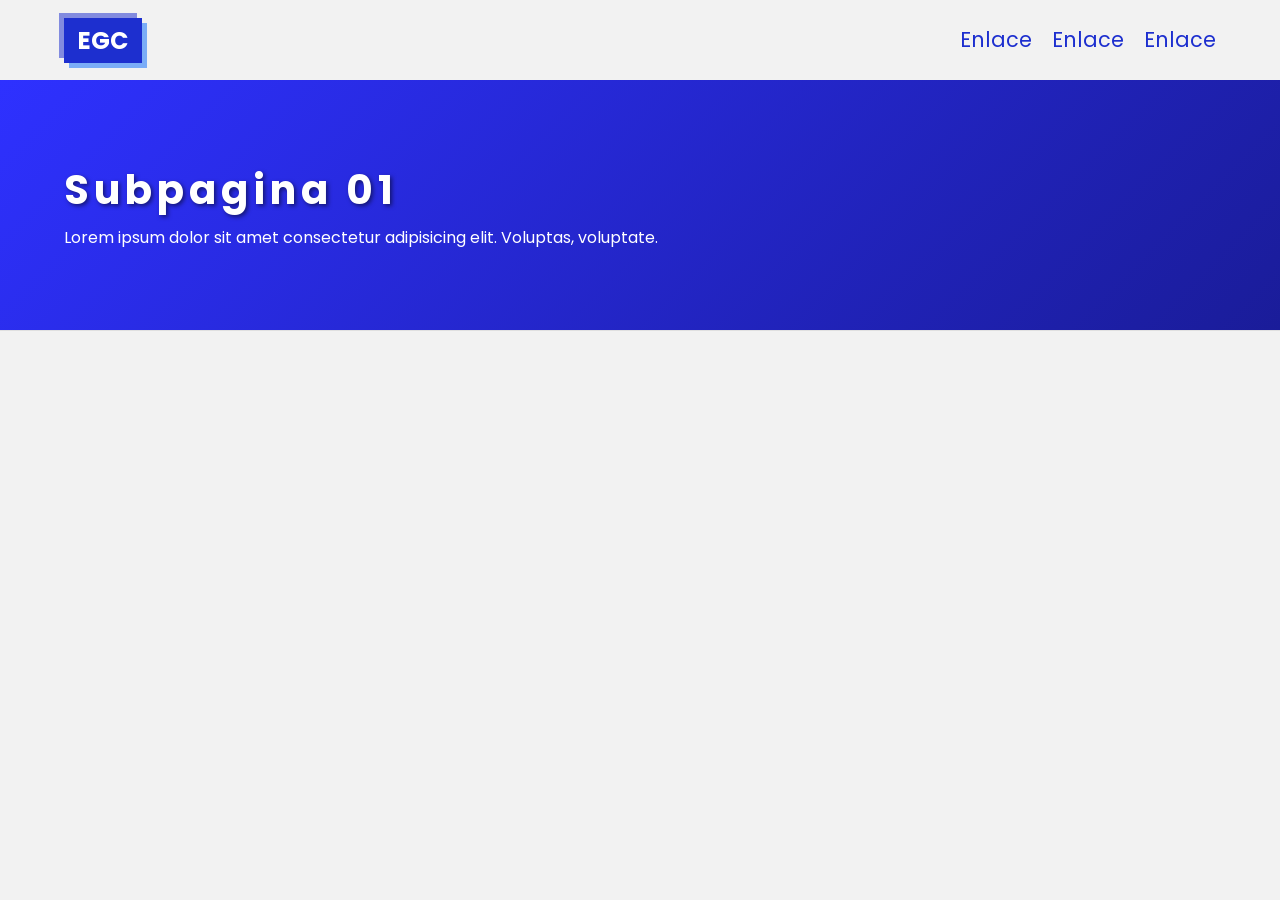
==== subpaginas/pag01.html @ 04267242 "actualizando" ====
<!DOCTYPE html>
<html lang="en">
<head>
    <meta charset="UTF-8">
    <meta name="viewport" content="width=device-width, initial-scale=1.0">
    <link rel="stylesheet" href="../styles/global.css">
    <link rel="stylesheet" href="../styles/sub_style.css">
    <title>subpagina01</title>
</head>
<body>
    <header class="header">
        <nav class="nav">
            <div class="nav__container container">
                <a href="../index.html" class="logo">EGC</a>
                <ul class="nav__list">
                    <li class="nav__item">
                        <a href="" class="nav__link">Enlace</a>
                    </li>
                    <li class="nav__item">
                        <a href="" class="nav__link">Enlace</a>
                    </li>
                    <li class="nav__item">
                        <a href="" class="nav__link">Enlace</a>
                    </li>
                </ul>
            </div>


            <section class="hero">
                <div class="hero__container container">
                    <h1 class="hero__title">Subpagina 01</h1>
                    <p class="hero__subtitle">Lorem ipsum dolor sit amet consectetur adipisicing elit. Voluptas, voluptate.</p>
                </div>
            </section>
        </nav>
    </header>
</body>
</html>
---- styles/global.css ----
@import url('https://fonts.googleapis.com/css2?family=Poppins:ital,wght@0,100;0,200;0,300;0,400;0,500;0,600;0,700;0,800;0,900;1,100;1,200;1,300;1,400;1,500;1,600;1,700;1,800;1,900&family=Raleway:ital,wght@0,100..900;1,100..900&family=Rubik+Mono+One&display=swap');
*{
    margin: 0;
    padding: 0;
    box-sizing: border-box;
    font-family: pOppins, sans-serif;
}

/* #region PAGINA PRINCIPAL*/

.container{
    width: 90%;
    max-width: 1200px;
    margin: 0 auto;
}

body{
    background-color: #f2f2f2;
}
.nav{
    border-bottom: 1px solid #e0e0e0;
}
.nav__container{
    height: 80px;
    display: flex;
    justify-content: space-between;
    align-self: center;
}

.nav__list{
    display: flex;
    gap: 20px;
    align-items: center;
    list-style: none;
}

.nav__link{
    text-decoration: none;
    font-size: 1.3rem;
    color: #1d2fcf;
}

.nav__link::after{
    content: '';
    display: block;
    width: 100%;
    height: 2px;
    background-color: #1d2fcf;
    transition: all .3s ease;
    clip-path: circle(0% at 50% 50%);
}

.nav__link:hover::after{
    clip-path: circle(150% at 50% 50%);
}


.logo{
    font-size: 1.5rem;
    font-weight: bold;
    text-decoration: none;
    align-self: center;
    font-family: Poppins, sans-serif;
    background-color: #1d2fcf;
    color: white;
    padding: 5px 14px;
    position: relative;
}


.logo::after,.logo::before{
    content: '';
    display: block;
    width: 100%;
    height: 100%;
    background-color: #1d2fcf85;
    top: -5px;
    left: -5px;
    position: absolute;
    z-index: -1;
    
}

.logo::before{
    top: 5px;
    left: 5px;
    background-color: #096bfd81;
}

.title{
    font-size: 1.8rem;
    text-align: center;
    font-family: "Poppins", sans-serif;
    font-weight: bold;
    color: #1d2fcf;

}



.footer{
    background-color: #1d2fcf;
    height: 160px;
    backdrop-filter: blur(10px);
    display: flex;
    justify-content: center;
    align-items: center;
    color: white;
    

}
---- styles/sub_style.css ----
.hero{
    height: 50vh;
    width: 100%;
    background: linear-gradient(135deg, #2E31FF 0%, #1A1C99 100%);
    max-height: 250px;
    
}

.hero__container{
    height: 100%;
    max-width: 1200px;
    margin: 0 auto;
    display: flex;
    flex-direction: column;
    justify-content: center;
    color: white;
    gap: 5px;
}

.hero__title{
    font-size: 2.5rem;
    font-weight: bold;
    font-family: 'Poppins', sans-serif;
    letter-spacing: 5px;
    text-shadow: 2px 2px 4px #00000080;
}
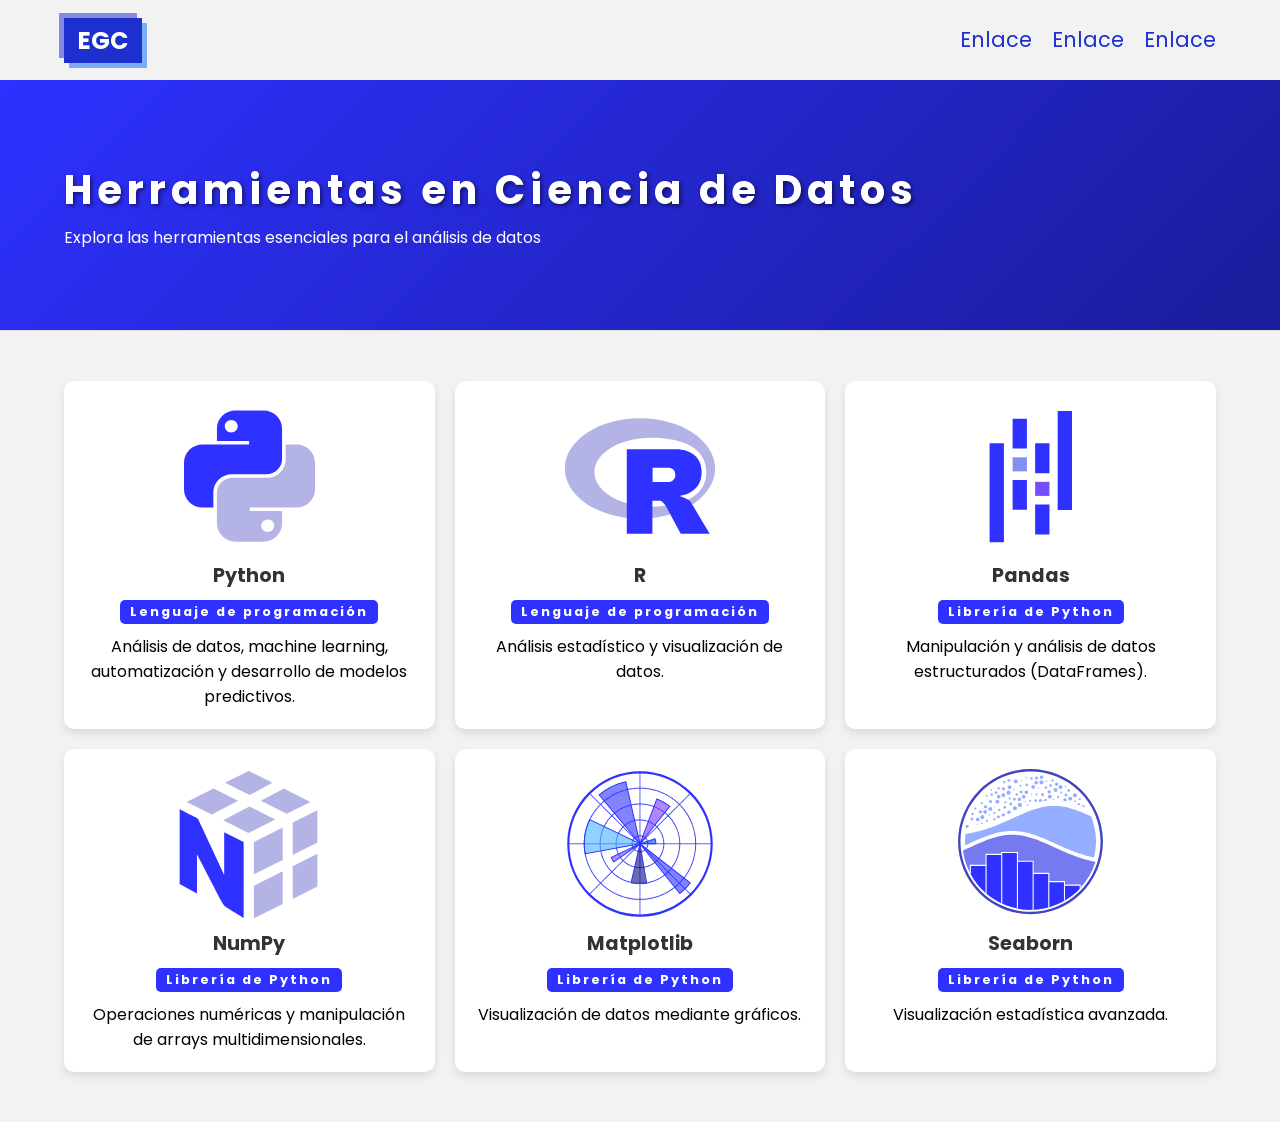
==== commit f56d35b7: "actualizando" ====
--- a/subpaginas/pag01.html
+++ b/subpaginas/pag01.html
@@ -1,5 +1,6 @@
 <!DOCTYPE html>
 <html lang="en">
+
 <head>
     <meta charset="UTF-8">
     <meta name="viewport" content="width=device-width, initial-scale=1.0">
@@ -7,6 +8,7 @@
     <link rel="stylesheet" href="../styles/sub_style.css">
     <title>subpagina01</title>
 </head>
+
 <body>
     <header class="header">
         <nav class="nav">
@@ -28,11 +30,84 @@
 
             <section class="hero">
                 <div class="hero__container container">
-                    <h1 class="hero__title">Subpagina 01</h1>
-                    <p class="hero__subtitle">Lorem ipsum dolor sit amet consectetur adipisicing elit. Voluptas, voluptate.</p>
+                    <h1 class="hero__title">Herramientas en Ciencia de Datos</h1>
+                    <p class="hero__subtitle">Explora las herramientas esenciales para el análisis de datos</p>
                 </div>
             </section>
         </nav>
     </header>
+
+
+
+    <main class="main container">
+        <section class="tools__cards">
+            <div class="tool__card">
+                <figure class="card__figure">
+                    <img src="../img/card_python.svg" alt="" class="card__img">
+                </figure>
+                <div class="card__texts">
+                    <h2 class="card__title">Python</h2>
+                    <p class="card__type">Lenguaje de programación</p>
+                    <p class="card__description">Análisis de datos, machine learning, automatización y desarrollo de
+                        modelos predictivos.</p>
+                </div>
+            </div>
+            
+            <div class="tool__card">
+                <figure class="card__figure">
+                    <img src="../img/card_r.svg" alt="" class="card__img">
+                </figure>
+                <div class="card__texts">
+                    <h2 class="card__title">R</h2>
+                    <p class="card__type">Lenguaje de programación</p>
+                    <p class="card__description">Análisis estadístico y visualización de datos.</p>
+                </div>
+            </div>
+            <div class="tool__card">
+                <figure class="card__figure">
+                    <img src="../img/card_pandas.svg" alt="" class="card__img">
+                </figure>
+                <div class="card__texts">
+                    <h2 class="card__title">Pandas</h2>
+                    <p class="card__type">Librería de Python</p>
+                    <p class="card__description">Manipulación y análisis de datos estructurados (DataFrames).</p>
+                </div>
+            </div>
+            
+            <div class="tool__card">
+                <figure class="card__figure">
+                    <img src="../img/card_numpy.svg" alt="" class="card__img">
+                </figure>
+                <div class="card__texts">
+                    <h2 class="card__title">NumPy</h2>
+                    <p class="card__type">Librería de Python</p>
+                    <p class="card__description">Operaciones numéricas y manipulación de arrays multidimensionales.</p>
+                </div>
+            </div>
+            <div class="tool__card">
+                <figure class="card__figure">
+                    <img src="../img/card_matplot.svg" alt="" class="card__img">
+                </figure>
+                <div class="card__texts">
+                    <h2 class="card__title">Matplotlib</h2>
+                    <p class="card__type">Librería de Python</p>
+                    <p class="card__description">Visualización de datos mediante gráficos.</p>
+                </div>
+            </div>
+            <div class="tool__card">
+                <figure class="card__figure">
+                    <img src="../img/card_sea.svg" alt="" class="card__img">
+                </figure>
+                <div class="card__texts">
+                    <h2 class="card__title">Seaborn</h2>
+                    <p class="card__type">Librería de Python</p>
+                    <p class="card__description">Visualización estadística avanzada.</p>
+                </div>
+            </div>
+        </section>
+
+
+    </main>
 </body>
+
 </html>
--- a/styles/sub_style.css
+++ b/styles/sub_style.css
@@ -5,6 +5,8 @@
     width: 100%;
     background: linear-gradient(135deg, #2E31FF 0%, #1A1C99 100%);
     max-height: 250px;
+    overflow: hidden;
+    color: #b3b3e6;
     
 }
 
@@ -17,6 +19,15 @@
     justify-content: center;
     color: white;
     gap: 5px;
+    transform: translateX(-100%);
+    animation: titulo-move 1s ease forwards;
+}
+
+@keyframes titulo-move {
+    to {
+        transform: translateX(0);
+    }
+    
 }
 
 .hero__title{
@@ -25,4 +36,74 @@
     font-family: 'Poppins', sans-serif;
     letter-spacing: 5px;
     text-shadow: 2px 2px 4px #00000080;
-}+    color: white;
+}
+.tools__cards{
+    margin: 50px 0;
+    display: grid;
+    grid-template-columns: repeat(auto-fit, minmax(300px, 1fr));
+    gap: 20px;
+}
+
+.tool__card{
+    background-color: white;
+    display: flex;
+    flex-direction: column;
+    gap: 10px;
+    padding: 20px;
+    justify-content: center;
+    align-items: center;
+    border-radius: 10px;
+    box-shadow: 0 4px 8px rgba(0, 0, 0, 0.1);
+    transition: all .3s ease;
+
+}
+
+.tool__card:hover{
+    transform: translateY(-5px);
+    box-shadow: 0 8px 16px rgba(0, 0, 0, 0.2);
+    transition: all .3s ease;
+}
+
+.card__figure{
+    width: 90%;
+    height: 150px;
+    overflow: hidden;
+    display: flex;
+    justify-content: center;
+    align-items: center;
+}
+
+.card__img{
+    width: 100%;
+    height: 100%;
+}
+
+.card__texts{
+    text-align: center;
+    display: flex;
+    flex-direction: column;
+    align-items: center;
+    gap: 10px;
+    flex-grow: 1;
+}
+
+.card__title{
+    font-size: 1.2rem;
+    font-weight: bold;
+    color: #333;
+}
+.card__type{
+    font-size: .8rem;
+    color: white;
+    background-color: #2E31FF;
+    width: max-content;
+    align-self: center;
+    padding: 3px 10px;
+    font-weight: bold;
+    letter-spacing: 2px;
+    border-radius: 5px;;
+    
+}
+
+
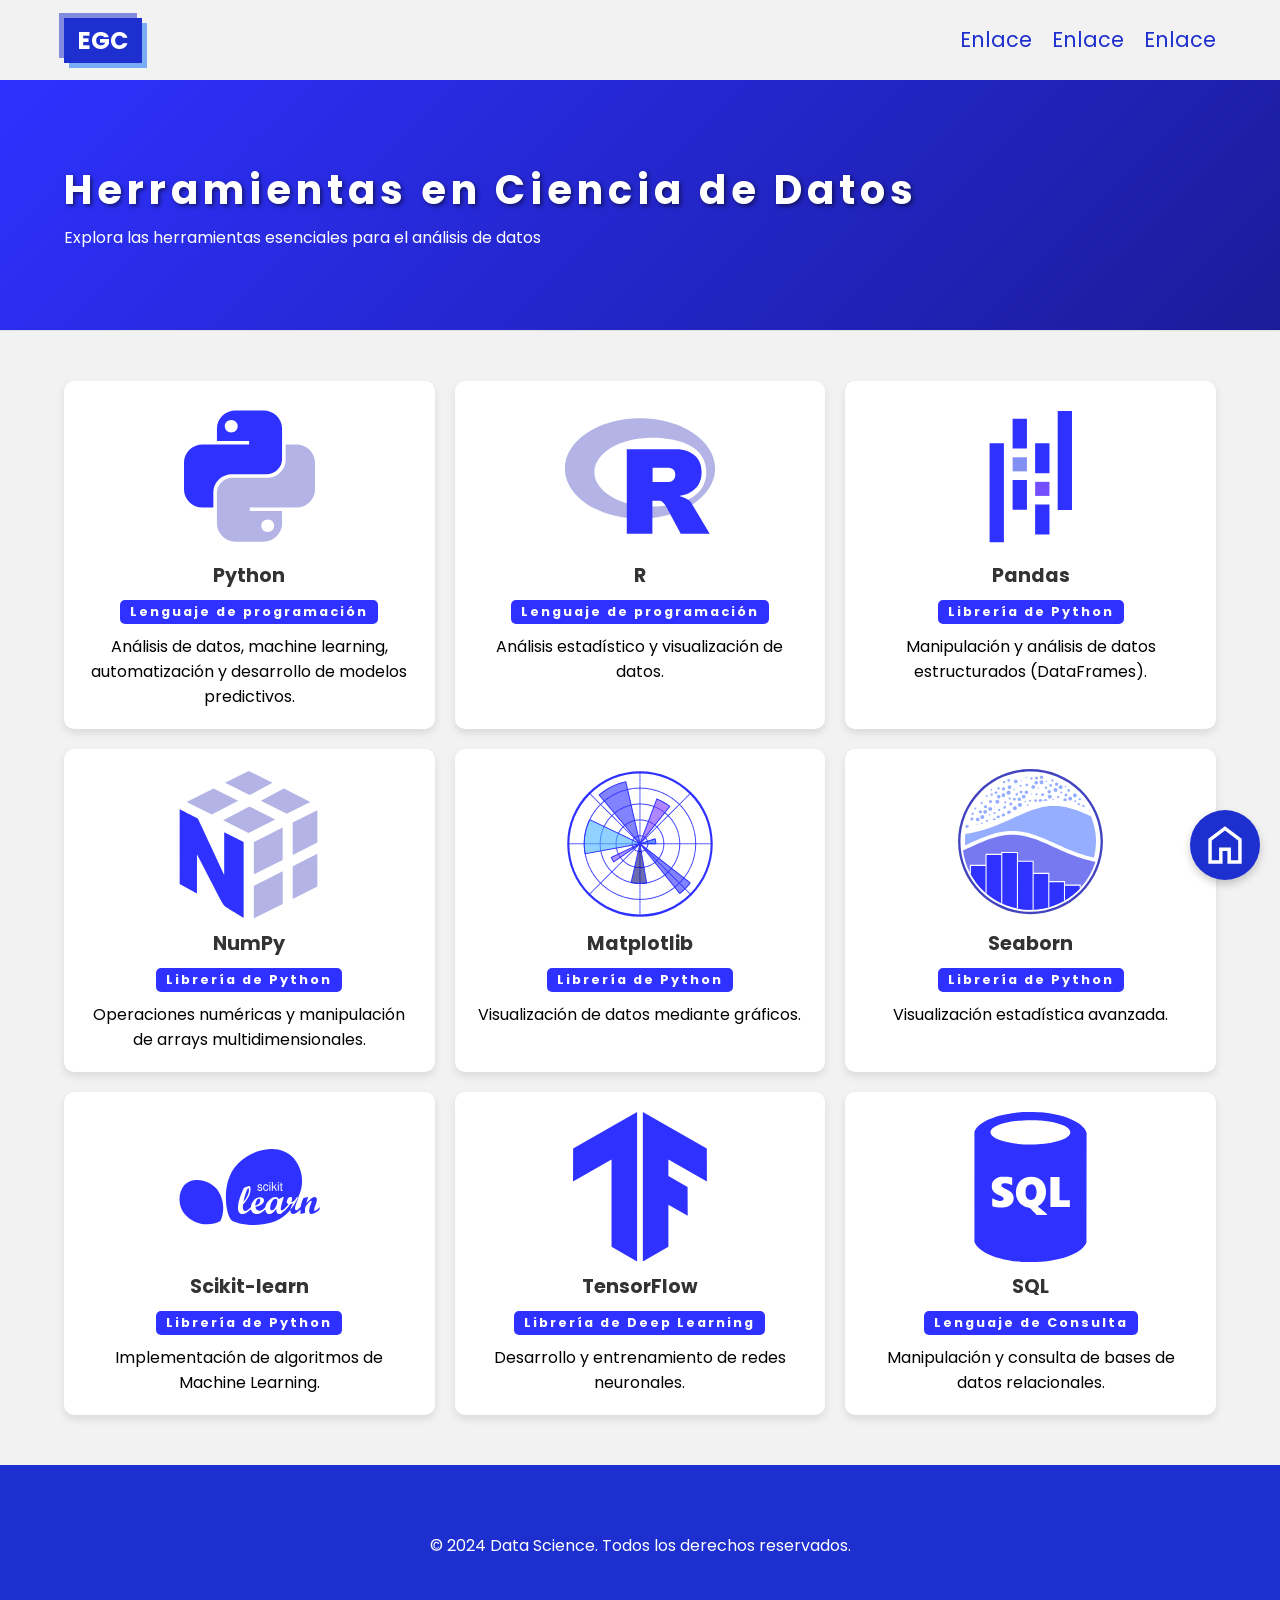
==== commit 982a8295: "actualizando" ====
--- a/subpaginas/pag01.html
+++ b/subpaginas/pag01.html
@@ -52,7 +52,7 @@
                         modelos predictivos.</p>
                 </div>
             </div>
-            
+
             <div class="tool__card">
                 <figure class="card__figure">
                     <img src="../img/card_r.svg" alt="" class="card__img">
@@ -73,7 +73,7 @@
                     <p class="card__description">Manipulación y análisis de datos estructurados (DataFrames).</p>
                 </div>
             </div>
-            
+
             <div class="tool__card">
                 <figure class="card__figure">
                     <img src="../img/card_numpy.svg" alt="" class="card__img">
@@ -104,10 +104,48 @@
                     <p class="card__description">Visualización estadística avanzada.</p>
                 </div>
             </div>
+            <div class="tool__card">
+                <figure class="card__figure">
+                    <img src="../img/card_scikit.svg" alt="" class="card__img">
+                </figure>
+                <div class="card__texts">
+                    <h2 class="card__title">Scikit-learn</h2>
+                    <p class="card__type">Librería de Python</p>
+                    <p class="card__description">Implementación de algoritmos de Machine Learning.</p>
+                </div>
+            </div>
+            <div class="tool__card">
+                <figure class="card__figure">
+                    <img src="../img/card_tensor.svg" alt="" class="card__img">
+                </figure>
+                <div class="card__texts">
+                    <h2 class="card__title">TensorFlow</h2>
+                    <p class="card__type">Librería de Deep Learning</p>
+                    <p class="card__description">Desarrollo y entrenamiento de redes neuronales.</p>
+                </div>
+            </div>
+            <div class="tool__card">
+                <figure class="card__figure">
+                    <img src="../img/card_sql.svg" alt="" class="card__img">
+                </figure>
+                <div class="card__texts">
+                    <h2 class="card__title">SQL</h2>
+                    <p class="card__type">Lenguaje de Consulta</p>
+                    <p class="card__description">Manipulación y consulta de bases de datos relacionales.</p>
+                </div>
+            </div>
         </section>
 
 
     </main>
+
+    <footer class="footer">
+        <p>© 2024 Data Science. Todos los derechos reservados.</p>
+    </footer>
+
+    <a href="../index.html" class="btn__home">
+        <img src="../img/btn_home.svg" alt="" class="home__img">
+    </a>
 </body>
 
 </html>
--- a/styles/global.css
+++ b/styles/global.css
@@ -108,4 +108,33 @@
     color: white;
     
 
+}
+
+
+.btn__home{
+    position: fixed;
+    bottom: 20px;
+    right: 20px;
+    background-color: #1d2fcf;
+    color: white;
+    display: flex;
+    width: 70px;
+    height: 70px;
+    justify-content: center;
+    align-items: center;
+    border-radius: 50px;
+    text-decoration: none;
+    box-shadow: 0 4px 8px rgba(0, 0, 0, 0.2);
+    transition: all .3s ease;
+}
+
+.btn__home:hover{
+    background-color: #096bfd;
+    box-shadow: 0 8px 16px rgba(0, 0, 0, 0.3);
+    transition: all .3s ease;
+}
+
+.home__img{
+    width: 50px;
+    height: 50px;
 }
--- a/styles/sub_style.css
+++ b/styles/sub_style.css
@@ -107,3 +107,4 @@
 }
 
 
+
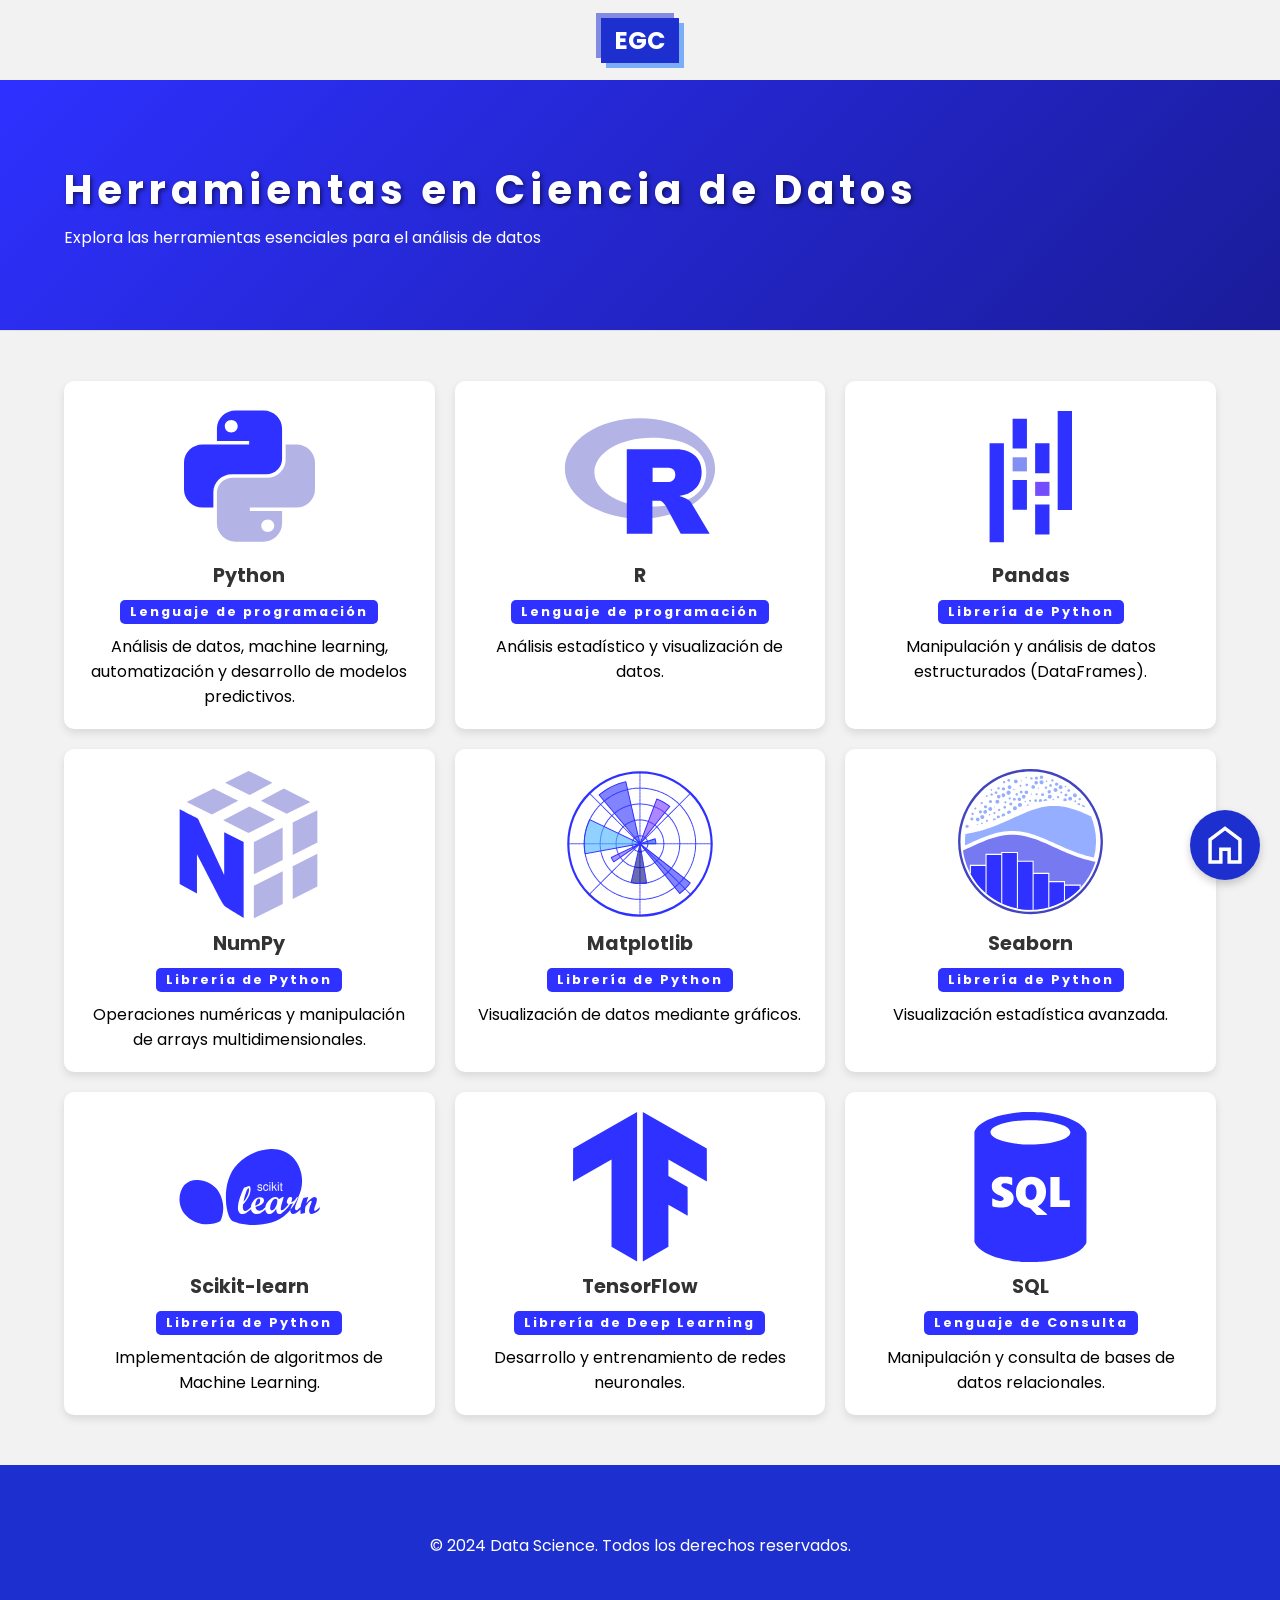
==== commit fae8cede: "casi finalizando" ====
--- a/subpaginas/pag01.html
+++ b/subpaginas/pag01.html
@@ -14,17 +14,7 @@
         <nav class="nav">
             <div class="nav__container container">
                 <a href="../index.html" class="logo">EGC</a>
-                <ul class="nav__list">
-                    <li class="nav__item">
-                        <a href="" class="nav__link">Enlace</a>
-                    </li>
-                    <li class="nav__item">
-                        <a href="" class="nav__link">Enlace</a>
-                    </li>
-                    <li class="nav__item">
-                        <a href="" class="nav__link">Enlace</a>
-                    </li>
-                </ul>
+
             </div>
 
 
--- a/styles/global.css
+++ b/styles/global.css
@@ -14,6 +14,12 @@
     margin: 0 auto;
 }
 
+.container-max{
+    width: 95%;
+    max-width: 100vw;
+    margin: 0 auto;
+}
+
 body{
     background-color: #f2f2f2;
 }
@@ -23,36 +29,12 @@
 .nav__container{
     height: 80px;
     display: flex;
-    justify-content: space-between;
+    justify-content: center;
     align-self: center;
 }
 
-.nav__list{
-    display: flex;
-    gap: 20px;
-    align-items: center;
-    list-style: none;
-}
 
-.nav__link{
-    text-decoration: none;
-    font-size: 1.3rem;
-    color: #1d2fcf;
-}
 
-.nav__link::after{
-    content: '';
-    display: block;
-    width: 100%;
-    height: 2px;
-    background-color: #1d2fcf;
-    transition: all .3s ease;
-    clip-path: circle(0% at 50% 50%);
-}
-
-.nav__link:hover::after{
-    clip-path: circle(150% at 50% 50%);
-}
 
 
 .logo{
--- a/styles/sub_style.css
+++ b/styles/sub_style.css
@@ -37,6 +37,7 @@
     letter-spacing: 5px;
     text-shadow: 2px 2px 4px #00000080;
     color: white;
+    
 }
 .tools__cards{
     margin: 50px 0;
@@ -107,4 +108,264 @@
 }
 
 
-
+/*------------------PAG02------------------*/
+.ejem{
+    display: flex;
+    flex-direction: column;
+    justify-content: center;
+    gap: 20px;
+}
+.ejem__card{
+    padding-bottom: 10PX;
+    margin: 25px auto;
+    background-color: white;
+    padding: 20px;
+    padding-left: 25px;
+    border-left: 10px solid #2E31FF;
+    margin: 10px auto;
+    box-shadow: 0 4px 8px #0000001a;
+    position: relative;
+    transition: all .3s ease;
+    
+}
+
+.ejem__text{
+    line-height: 1.5;
+    text-align: justify;
+    font-size: 1.2rem;
+}
+
+.ejem__title{
+    margin: 15px 0 10px 0 ;
+}
+
+.ejem__card:nth-of-type(1),
+.ejem__card:nth-of-type(2){
+    background-color: rgba(30, 255, 169, 0.596);
+    border-left: 10px solid #096679;
+    color: #096679;
+}
+.ejem__card:nth-of-type(1) .ejem__title,
+.ejem__card:nth-of-type(2) .ejem__title{
+    color: #095f58;
+}
+
+.ejem__card:nth-of-type(1) .badge,
+.ejem__card:nth-of-type(2) .badge{
+    background-color: #096679;
+}
+
+.ejem__card:nth-of-type(3),
+.ejem__card:nth-of-type(4){
+    background-color: #fff34abd;
+    border-left: 10px solid #aaa708;
+    color: #6b6105;
+}
+.ejem__card:nth-of-type(3) .ejem__title,
+.ejem__card:nth-of-type(4) .ejem__title{
+    color: #aaa708;
+}
+
+.ejem__card:nth-of-type(3) .badge,
+.ejem__card:nth-of-type(4) .badge{
+    background-color: #aaa708;
+}
+
+.ejem__card:nth-of-type(5),
+.ejem__card:nth-of-type(6){
+    background-color: #e41111d2;
+    border-left: 10px solid #9b0a05;
+    color: white;
+}
+.ejem__card:nth-of-type(5) .ejem__title,
+.ejem__card:nth-of-type(6) .ejem__title{
+    color: #700a07;
+}
+
+.ejem__card:nth-of-type(5) .badge,
+.ejem__card:nth-of-type(6) .badge{
+    background-color: #9b0a05;
+}
+
+.ejem__card:nth-of-type(5) .ejem__text,
+.ejem__card:nth-of-type(6) .ejem__text{
+    color: rgb(90, 5, 5);
+}
+
+.ejem__card:nth-of-type(7),
+.ejem__card:nth-of-type(8){
+    background-color: #6c11e4d2;
+    border-left: 10px solid #33066d;
+    color: white;
+}
+.ejem__card:nth-of-type(7) .ejem__title,
+.ejem__card:nth-of-type(8) .ejem__title{
+    color: #33066d;
+}
+
+.ejem__card:nth-of-type(7) .badge,
+.ejem__card:nth-of-type(8) .badge{
+    background-color: #33066d;
+}
+
+.ejem__card:nth-of-type(7) .ejem__text,
+.ejem__card:nth-of-type(8) .ejem__text{
+    color: rgb(51, 4, 70);
+}
+
+
+
+
+
+
+.ejem__card:hover{
+    transform: translateY(-5px);
+    box-shadow: 0 8px 16px #00000033;
+    transition: all .3s ease;
+}
+
+
+
+
+.badge{
+    background-color: #3033dd;
+    color: white;
+    font-size: .8rem;
+    font-weight: bold;
+    letter-spacing: 2px;
+    padding: 3px 10px;
+    width: max-content;
+    position: absolute;
+    top: 10px;
+    right: 10px;
+    border-radius: 5px;
+    ;
+
+}
+
+
+/*-------------------PAG03-------------*/
+
+
+.intro{
+    display: grid;
+    grid-template-columns: 1fr 1fr;
+    justify-content: center;
+    align-items: center;
+    text-align: justify;
+
+}
+
+
+.intro__title{
+    text-align: left;
+}
+
+.intro__figure{
+    width: 100%;
+    margin: auto;
+
+}
+
+.intro__img{
+    width: 100%;
+    height: 100%;
+}
+
+
+.intro__paragraph{
+    margin: 10px 0;
+}
+
+.principios{
+    margin: 50px 0;
+}
+
+.principios__texts{
+    padding:20px;
+    text-align: justify;
+}
+
+.principios__title{
+    text-align: left;
+}
+
+.intro__paragraph{
+    margin: 10px 0;
+}
+
+
+.principios__cards{
+    display: flex;
+    flex-wrap: wrap;
+    gap: 10px;
+    text-align: center;
+
+}
+
+.principio__card{
+    background: linear-gradient(135deg, #2E31FF 0%, #1A1C99 100%);
+    padding: 15px;
+    color: white;
+    border-radius: 10px;
+    box-shadow: 0 4px 8px #00000052;
+    display: flex;
+    flex-direction: column;
+    justify-content: center;
+    align-items: center;
+    gap: 10px;
+    flex: 350px;
+}
+
+
+.principio__card-icon{
+    width: 100px;
+    height: 100px;
+    
+}
+
+.principio__card-texts{
+    flex: 1;
+}
+
+.principio__title-card{
+    text-align: center;
+    margin-bottom: 10px;
+}
+
+.principios__end{
+    margin: 50px 0;
+    padding: 20px 0;
+    border-top: 2px solid #1A1C99;
+    border-bottom: 2px solid #1A1C99;
+    text-align: center;
+    font-size: 1.2rem;
+    color: #1A1C99;
+}
+
+@media (max-width: 768px) {
+
+    .hero__container{
+        align-items: center;
+        text-align: center;
+    }
+    .intro{
+        grid-template-columns: 1fr;
+    }
+    .intro__title{
+        text-align: center;
+
+    }
+
+    .intro__figure{
+        order: -1;
+    }
+
+    .principios__title{
+        text-align: center;
+        margin: 20px 0;
+    }
+}
+
+
+
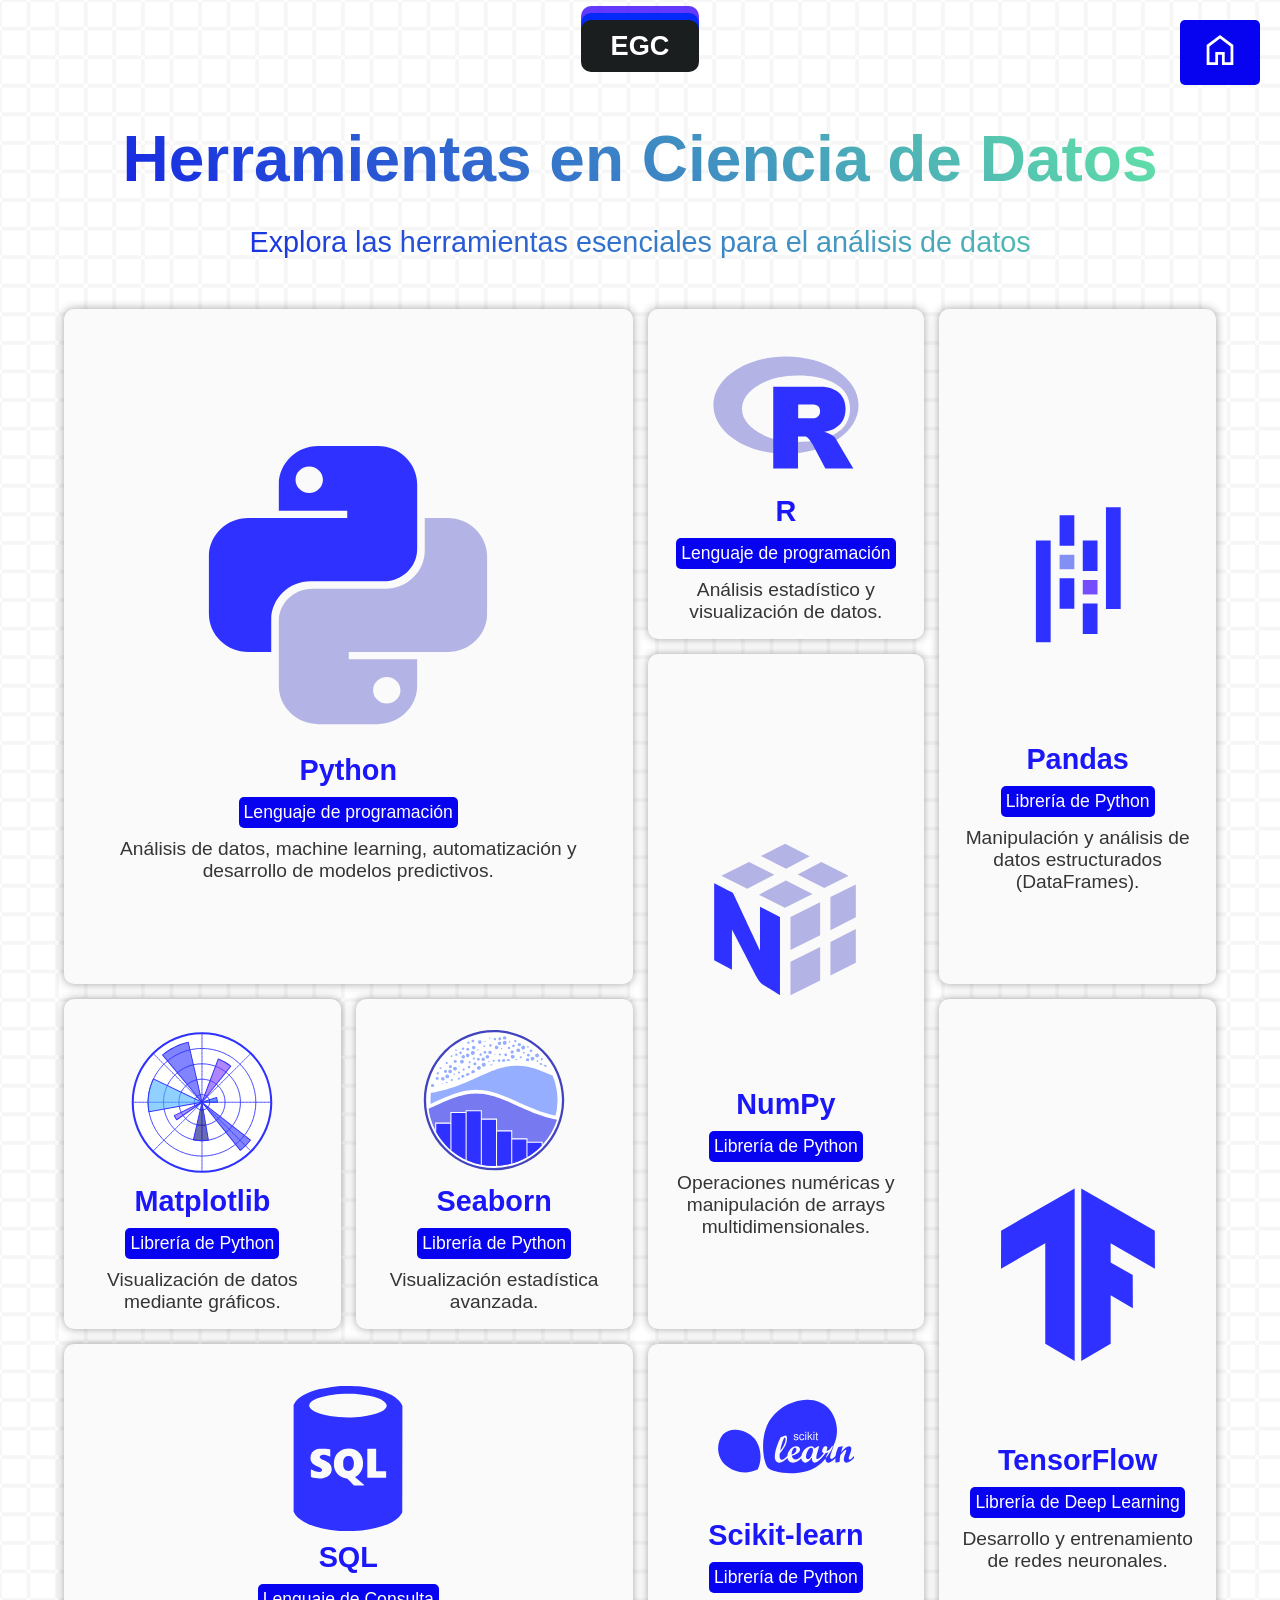
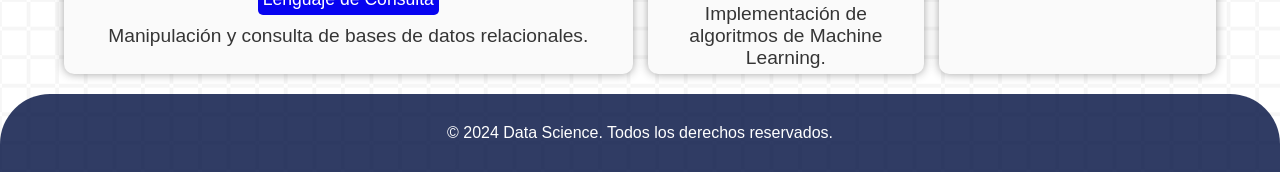
==== commit da949bbf: "cambaindo pag01" ====
--- a/subpaginas/pag01.html
+++ b/subpaginas/pag01.html
@@ -4,8 +4,18 @@
 <head>
     <meta charset="UTF-8">
     <meta name="viewport" content="width=device-width, initial-scale=1.0">
-    <link rel="stylesheet" href="../styles/global.css">
+
+    <!--- Estilos principales -
+        <link rel="stylesheet" href="../styles/global.css">
     <link rel="stylesheet" href="../styles/sub_style.css">
+    
+    --->
+
+
+    <!--- Estilos secundarios ---->
+    <link rel="stylesheet" href="../styles_subestilos/global.css">
+    <link rel="stylesheet" href="../styles_subestilos/sub_styles.css">
+
     <title>subpagina01</title>
 </head>
 
--- a/styles_subestilos/global.css
+++ b/styles_subestilos/global.css
@@ -0,0 +1,51 @@
+@import url('https://fonts.googleapis.com/css2?family=Lato:ital,wght@0,100;0,300;0,400;0,700;0,900;1,100;1,300;1,400;1,700;1,900&family=Montserrat:ital,wght@0,100..900;1,100..900&display=swap');
+*{
+    margin: 0;
+    padding: 0;
+    box-sizing: border-box;
+    font-family: 'Lato', sans-serif;
+
+}
+
+body{
+    background-color: #f5f5f5
+}
+
+.container{
+    width: 90%;
+    max-width: 1200px;
+    margin: 0 auto;
+}
+
+.logo{
+    font-size: 1.7rem;
+    font-weight: 700;
+    background-color: #1b1e1f;
+    font-family: Montserrat,sans-serif;
+    text-decoration: none;
+    color: white;
+    padding: 10px 30px;
+    border-radius: 10px;
+    box-shadow: 0px -7px 0px rgb(5, 41, 248), 0px -14px 0px rgba(60, 7, 250, 0.795);
+    
+
+}
+
+
+.nav__container{
+    display: flex;
+    justify-content: center;
+    align-items: center;
+    padding: 20px 0;
+}
+
+
+.footer{
+    background-color: #051444d3;
+    color: white;
+    text-align: center;
+    padding: 30px 0;
+    margin-top: 20px;
+    border-radius: 50px 50px 0 0;
+}
+
--- a/styles_subestilos/sub_styles.css
+++ b/styles_subestilos/sub_styles.css
@@ -0,0 +1,198 @@
+*{
+    margin: 0;
+    padding: 0;
+    box-sizing: border-box;
+}
+
+body{
+    background-image: url("../img/path_sub.png");
+    animation: moverFondo 10s linear infinite;
+    position: relative;
+    
+}
+
+.btn__home{
+    display: inline-block;
+    padding: 10px 20px;
+    background-color: #0703f0;
+    color: white;
+    text-decoration: none;
+    border-radius: 5px;
+    font-family: Lato, sans-serif;
+    font-size: clamp(0.8rem, 2vw, 1.2rem);
+    transition: background-color 0.3s ease;
+    position: fixed;
+    top: 20px;
+    right: 20px;
+}
+
+.btn__home:hover{
+    background-color: #0356f0;
+}
+
+
+.hero{
+    display: flex;
+    justify-content: center;
+    align-items: center;
+    text-align: center;
+    color: dodgerblue;
+    background: linear-gradient(45deg, #0703f0, #6dff9d);
+    -webkit-background-clip: text;
+    color: transparent;
+    text-align: center;
+}
+
+.hero__subtitle{
+    font-family: Lato, sans-serif;
+    font-size: clamp(1rem, 3vw, 1.8rem);
+    margin-bottom: 20px;
+}
+
+.hero__title{
+    font-family: Montserrat, sans-serif;
+    font-size: clamp(2rem, 5vw, 4rem);
+    margin: 30px auto;
+}
+
+.tools__cards{
+    display: grid;
+    gap: 15px;
+    grid-template-columns: repeat(4, 1fr);
+    grid-template-rows: repeat(4,330px);
+    margin-top: 30px;
+    grid-template-areas:
+        "python     python     r          pandas"
+        "python     python     numpy      pandas"
+        "matplotlib seaborn    numpy      tensorflow"
+        "sql        sql        scikit     tensorflow";
+}
+
+.tool__card{
+    background-color: #fafafa;
+    padding: 20px;
+
+    display: flex;
+    flex-direction: column;
+    align-items: center;
+    justify-content: center;
+    border-radius: 10px;
+    box-shadow: 0px 0px 10px #1b1b1b69;
+    position: relative;
+}
+
+.tool__card:nth-child(1){
+    grid-area: python;
+}
+
+.tool__card:hover{
+    transform: translateY(-5px);
+    box-shadow: 0px 10px 20px #5c5c5c69;
+    background-color: white;
+}
+
+.tool__card:nth-child(2){
+    grid-area: r;
+}
+
+.tool__card:nth-child(3){
+    grid-area: pandas;
+}
+
+.tool__card:nth-child(4){
+    grid-area: numpy;
+}
+
+.tool__card:nth-child(5){
+    grid-area: matplotlib;
+}
+
+.tool__card:nth-child(6){
+    grid-area: seaborn;
+}
+
+.tool__card:nth-child(7){
+    grid-area: scikit;
+}
+
+.tool__card:nth-child(8){
+    grid-area: tensorflow;
+}
+
+.tool__card:nth-child(9){
+    grid-area: sql;
+}
+
+
+
+.card__figure{
+    width: 65%;
+    height: 50%;
+    margin-top: 15px;
+    
+}
+
+.card__img{
+    width: 100%;
+    height: 100%;
+    
+}
+
+.card__texts{
+    display: flex;
+    align-items: center;
+    justify-content: center;
+    flex-direction: column;
+    text-align: center;
+    gap: 10px;
+    margin-top: 10px;
+}
+
+.card__title{
+    font-family: Montserrat, sans-serif;
+    font-size: clamp(1.2rem, 3vw, 1.8rem);
+    color: #1b17f8;
+    
+}
+
+.card__type{
+    font-family: Lato, sans-serif;
+    font-size: clamp(0.6rem, 1.8vw, 1.1rem);
+    color: white;
+    background-color: #0703f0;
+    padding: 5px;
+    border-radius: 5px;
+}
+
+.card__description{
+    font-size: clamp(0.8rem, 2vw, 1.2rem);
+    color: #353535; 
+}
+
+@keyframes moverFondo {
+    from {
+        background-position: 0 0;
+    }
+    to {
+        background-position: 200px 200PX;
+    }
+}
+
+@media screen and (max-width:800px) {
+    .tools__cards{
+        
+        grid-template-columns: 1fr;
+        grid-template-rows: repeat(9, 250px);
+        grid-template-areas:
+            "python"
+            "r"
+            "pandas"
+            "numpy"
+            "matplotlib"
+            "seaborn"
+            "scikit"
+            "tensorflow"
+            "sql";
+        width: 100%;
+    }
+}
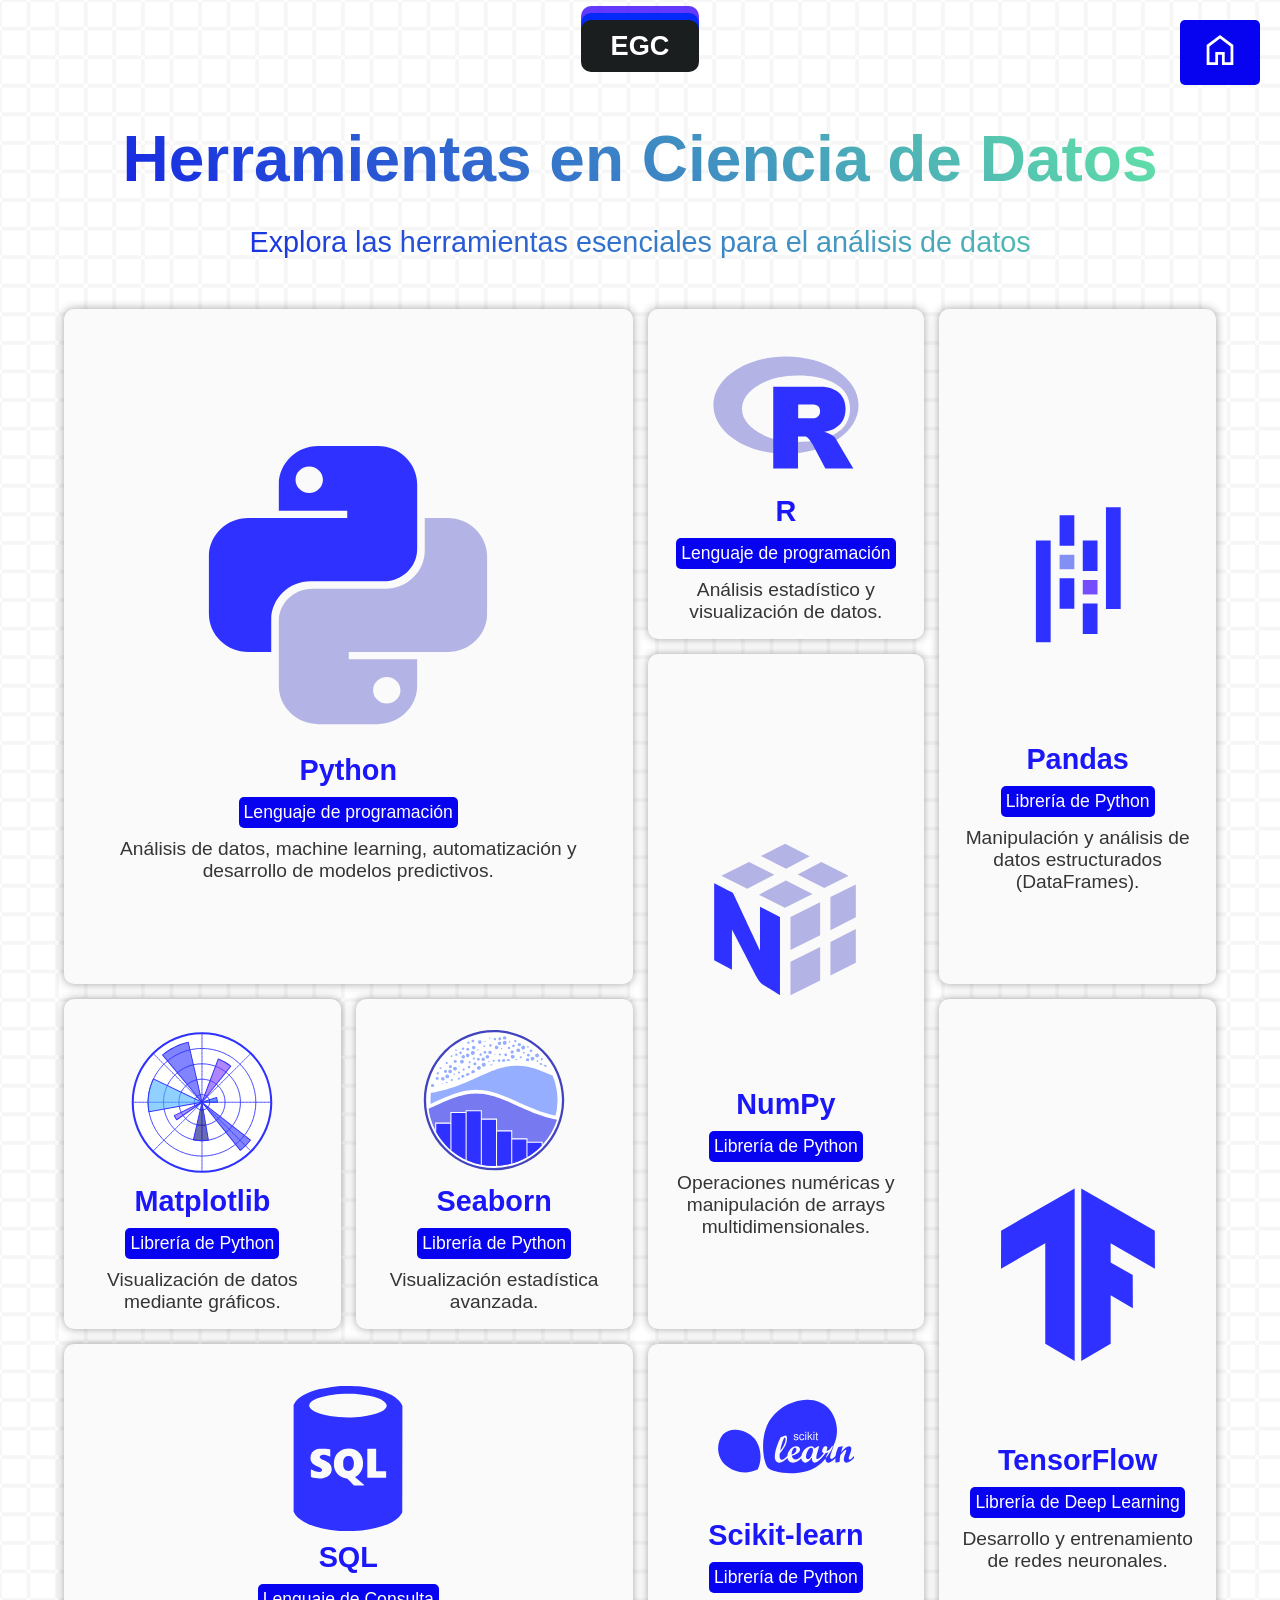
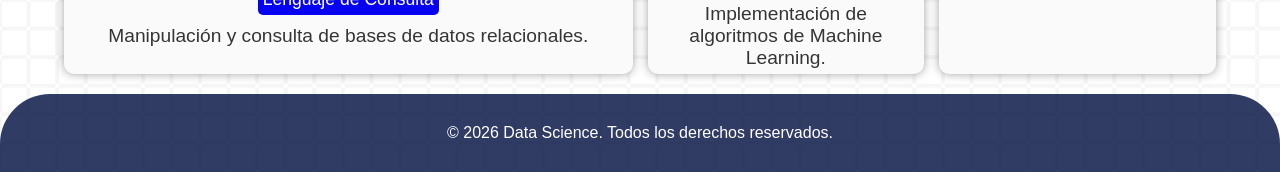
==== commit b00d50e8: "actualizando cambios" ====
--- a/subpaginas/pag01.html
+++ b/subpaginas/pag01.html
@@ -4,6 +4,8 @@
 <head>
     <meta charset="UTF-8">
     <meta name="viewport" content="width=device-width, initial-scale=1.0">
+    <link rel="icon" href="../img/card_python.svg" type="image/svg+xml">
+    <title>Herramientas para DS</title>
 
     <!--- Estilos principales -
         <link rel="stylesheet" href="../styles/global.css">
@@ -16,7 +18,7 @@
     <link rel="stylesheet" href="../styles_subestilos/global.css">
     <link rel="stylesheet" href="../styles_subestilos/sub_styles.css">
 
-    <title>subpagina01</title>
+
 </head>
 
 <body>
@@ -140,7 +142,7 @@
     </main>
 
     <footer class="footer">
-        <p>© 2024 Data Science. Todos los derechos reservados.</p>
+        <p>© 2026 Data Science. Todos los derechos reservados.</p>
     </footer>
 
     <a href="../index.html" class="btn__home">
--- a/styles_subestilos/sub_styles.css
+++ b/styles_subestilos/sub_styles.css
@@ -177,6 +177,104 @@
         background-position: 200px 200PX;
     }
 }
+
+
+
+
+/*   pag02    */
+
+
+.ejem{
+    display: flex;
+    flex-wrap: wrap;
+    gap: 10px;
+    margin-top: 50px;
+}
+
+.ejem__card{
+    background-color: white;
+    border: 1px solid #e9e9e9;
+    padding: 15px;
+    flex: 350px;
+    box-shadow: 1px 1px 5px #1b1b1b4f;
+    display: flex;
+    flex-direction: column;
+    gap:10px
+}
+
+.ejem__card:hover{
+    transform: translateY(-5px);
+    box-shadow: 0px 10px 20px #5c5c5c69;
+}
+
+.badge{
+    width: max-content;
+    display: inline-block;
+    padding: 5px 10px;
+    background-color: #0703f0;
+    color: white;
+    border-radius: 5px;
+    font-family: Lato, sans-serif;
+    font-size: clamp(0.6rem, 1.8vw, 1rem);
+    align-self: flex-end;
+}
+
+.ejem__card:nth-child(1) .badge,
+.ejem__card:nth-child(2) .badge{
+    background-color: #08ca53;
+}
+
+.ejem__card:nth-child(3) .badge,
+.ejem__card:nth-child(4) .badge{
+    background-color: #f77f0f;
+}
+
+.ejem__card:nth-child(7) .badge,
+.ejem__card:nth-child(8) .badge{
+    background-color: #6602c4;
+}
+
+.ejem__title{
+    font-size: clamp(1.2rem, 3vw, 1.8rem);
+    color: #08ca53;
+}
+
+
+
+.ejem__card:nth-child(3) .ejem__title,
+.ejem__card:nth-child(4) .ejem__title{
+    color: #f77f0f;
+}
+
+.ejem__card:nth-child(5) .ejem__title,
+.ejem__card:nth-child(6) .ejem__title{
+    color: #0703f0;
+}
+
+.ejem__card:nth-child(7) .ejem__title,
+.ejem__card:nth-child(8) .ejem__title{
+    color: #6602c4;
+}
+
+.ejem__text{
+    font-size: clamp(0.8rem, 2vw, 1.1rem);
+    color: #353535;
+    line-height: 1.5;
+}
+
+
+/*  pag03  */
+
+.intro{
+  
+    padding: 20px;
+    
+}
+
+.intro__figure{
+    display: none;
+}
+
 
 @media screen and (max-width:800px) {
     .tools__cards{
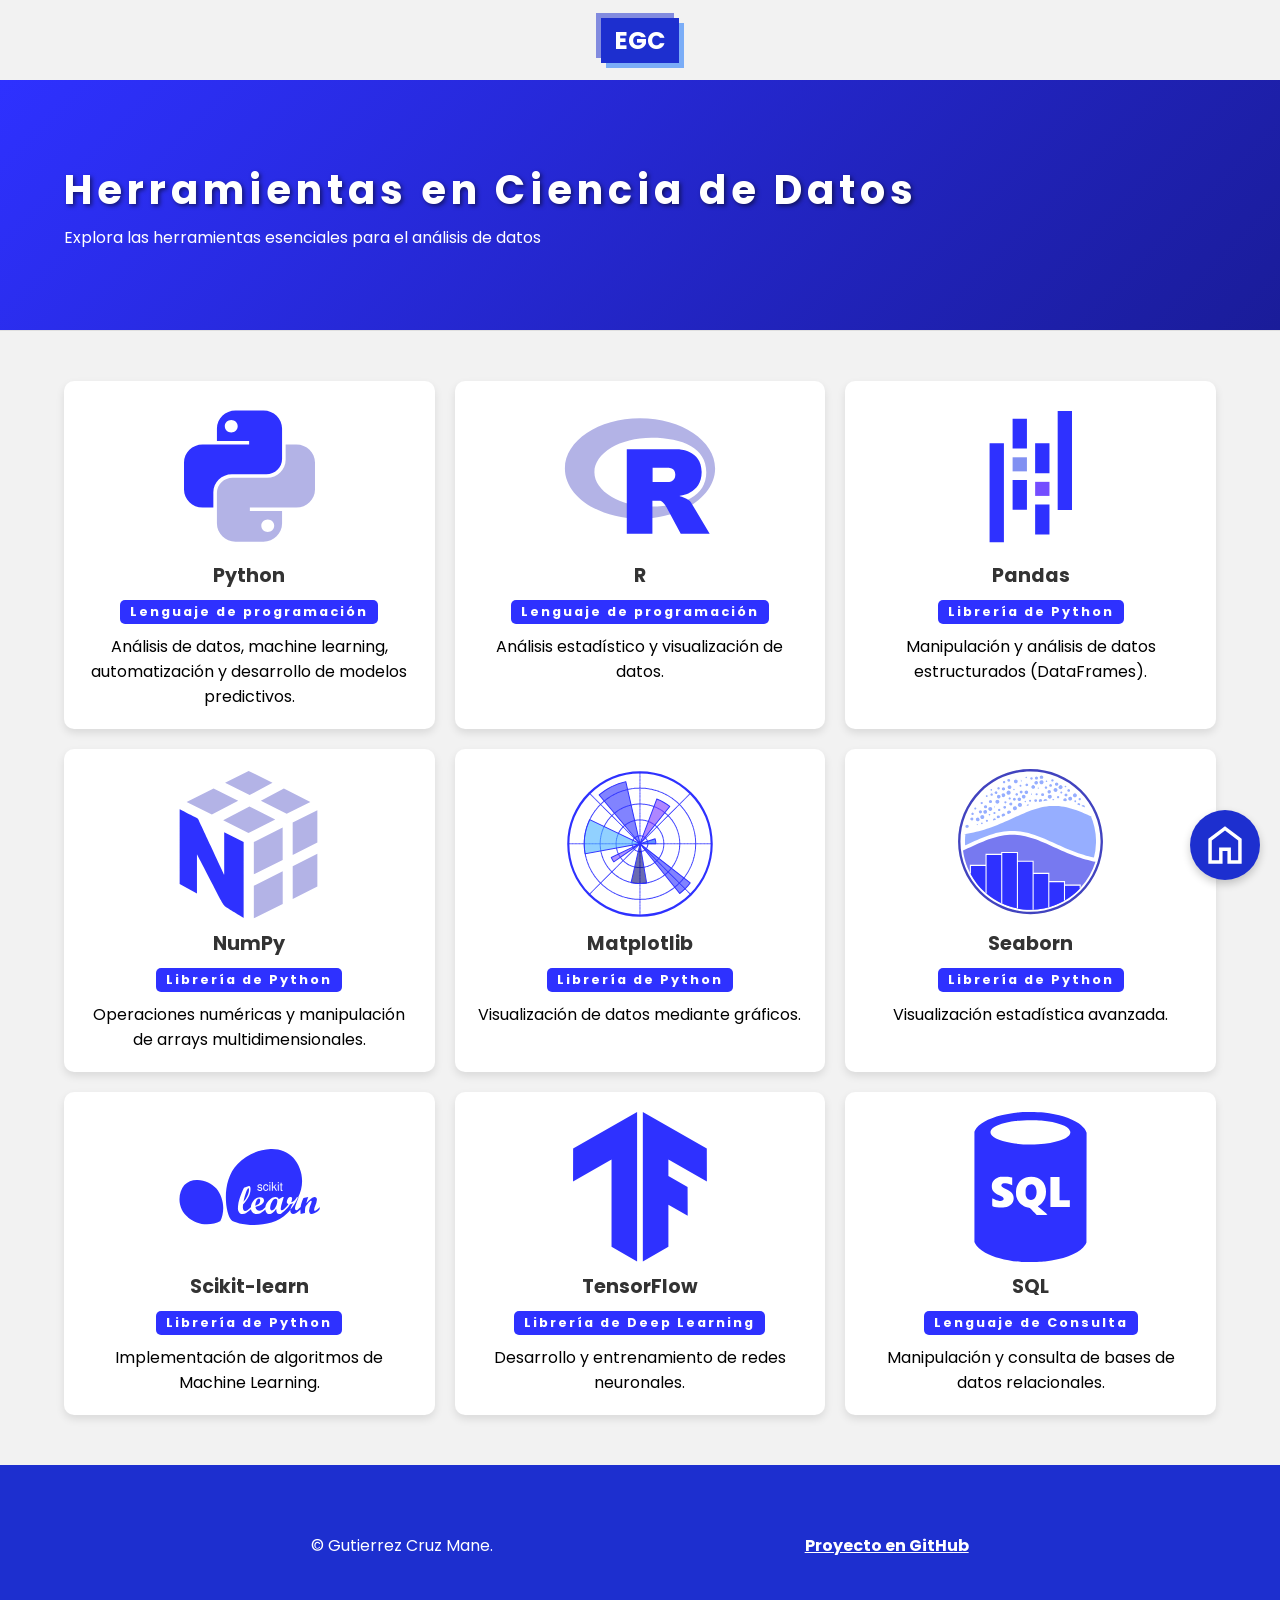
==== commit 5e40f6ff: "finalizando segun" ====
--- a/subpaginas/pag01.html
+++ b/subpaginas/pag01.html
@@ -7,17 +7,15 @@
     <link rel="icon" href="../img/card_python.svg" type="image/svg+xml">
     <title>Herramientas para DS</title>
 
-    <!--- Estilos principales -
-        <link rel="stylesheet" href="../styles/global.css">
+    <!-- Estilos primarios -->
+    <link rel="stylesheet" href="../styles/global.css">
     <link rel="stylesheet" href="../styles/sub_style.css">
-    
-    --->
 
-
-    <!--- Estilos secundarios ---->
+    <!-- Estilos secundarios -->
+    <!--
     <link rel="stylesheet" href="../styles_subestilos/global.css">
     <link rel="stylesheet" href="../styles_subestilos/sub_styles.css">
-
+    -->
 
 </head>
 
@@ -142,7 +140,10 @@
     </main>
 
     <footer class="footer">
-        <p>© 2026 Data Science. Todos los derechos reservados.</p>
+        <p>© Gutierrez Cruz Mane.</p>
+        <a href="https://github.com/maneGc/pagina" class="footer__link">
+            Proyecto en GitHub
+        </a>
     </footer>
 
     <a href="../index.html" class="btn__home">
--- a/styles/global.css
+++ b/styles/global.css
@@ -88,7 +88,13 @@
     justify-content: center;
     align-items: center;
     color: white;
-    
+    display: flex;
+    justify-content: space-evenly;
+}
+
+.footer__link{
+    color: white;
+    font-weight: bold;
 
 }
 
--- a/styles/sub_style.css
+++ b/styles/sub_style.css
@@ -111,11 +111,12 @@
 /*------------------PAG02------------------*/
 .ejem{
     display: flex;
-    flex-direction: column;
-    justify-content: center;
+    flex-wrap: wrap;
+
     gap: 20px;
 }
 .ejem__card{
+    flex:400px;
     padding-bottom: 10PX;
     margin: 25px auto;
     background-color: white;
--- a/styles_subestilos/global.css
+++ b/styles_subestilos/global.css
@@ -8,7 +8,8 @@
 }
 
 body{
-    background-color: #f5f5f5
+    background-color: #f5f5f5;
+    
 }
 
 .container{
@@ -41,11 +42,28 @@
 
 
 .footer{
-    background-color: #051444d3;
+    background-color: rgba(30, 143, 255, 0.836);
     color: white;
     text-align: center;
-    padding: 30px 0;
+    padding: 50px 0;
     margin-top: 20px;
     border-radius: 50px 50px 0 0;
+    font-family: Lato, sans-serif;
+    font-size:  clamp(0.8rem, 2vw, 1.2rem);
+    display: flex;
+    justify-content: space-evenly;
+    font-weight: bold;
+
 }
 
+.footer__link{
+    color: white;
+    text-decoration: none;
+    font-weight: 700;
+    text-decoration: underline;
+    transition: color 0.3s ease;
+
+}
+.footer__link:hover{
+    color: #d3d0d0;
+}
--- a/styles_subestilos/sub_styles.css
+++ b/styles_subestilos/sub_styles.css
@@ -262,18 +262,158 @@
     line-height: 1.5;
 }
 
+.ejem__card:nth-child(1) .strong,
+.ejem__card:nth-child(2) .strong{
+    color: #08ca53;
+}
+.ejem__card:nth-child(3) .strong,
+.ejem__card:nth-child(4) .strong{
+    color: #f77f0f;
+}
+.ejem__card:nth-child(5) .strong,
+.ejem__card:nth-child(6) .strong{
+    color: #0703f0;
+}
+.ejem__card:nth-child(7) .strong,
+.ejem__card:nth-child(8) .strong{
+    color: #6602c4;
+}
+
+
+
 
 /*  pag03  */
 
 .intro{
-  
     padding: 20px;
-    
+    background-image: linear-gradient(180deg, #45dfc593, #0000ff86);
+    text-align: center;
+    color: white;
+    border-radius: 10px;
+    text-shadow: 0px 0px 5px #1b1b1b69;
 }
 
 .intro__figure{
     display: none;
 }
+
+.intro__title{
+    font-size: clamp(1.5rem, 4vw, 2.5rem);
+    margin-bottom: 10px;
+}
+
+.intro__paragraph{
+    font-size: clamp(1rem, 2vw, 1.2rem);
+    line-height: 1.5;
+    margin-bottom: 10px;
+} 
+
+.principios{
+    margin: 40px 0;
+}
+
+.principios__texts{
+    padding: 20px 40px;
+    background-image: url("../img/dot.webp");
+    animation: moverFondo 15s linear infinite;
+    border-radius: 10px;
+    box-shadow: 0px 5px 15px #1b1b1b46;
+}
+
+.principios__title{
+    font-size: clamp(1.5rem, 3vw, 2.0rem);
+    background-image: linear-gradient(45deg, #06df96, #a42ff1);
+    -webkit-background-clip: text;
+    color: transparent;
+    text-align: center;
+    margin: 20px 0;
+}
+
+.principios__paragraph{
+    font-size: clamp(1rem, 2vw, 1.2rem);
+    line-height: 1.5;
+    color: #353535;
+    text-align: center;
+    margin: 0 auto;
+}
+
+.principios__cards{
+    display: flex;
+    flex-wrap: wrap;
+    gap: 20px;
+    margin-top: 40px;
+}
+
+.principio__card{
+    background-color: #fafafa;
+    padding: 20px;
+    flex: 350px;
+    display: flex;
+    flex-direction: column;
+    align-items: center;
+    justify-content: center;
+    border-radius: 10px;
+    box-shadow: 0px 0px 10px #1b1b1b48;
+    display: flex;
+    flex-direction: column;
+    gap: 15px;
+    color: white;
+    text-align: center;
+}
+
+.principio__card:nth-of-type(1){
+    background-color: #0dcf8e;
+}
+
+.principio__card:nth-of-type(2){
+    background-color: #064bdf;
+}
+
+.principio__card:nth-of-type(3){
+    background-color: #a42ff1;
+}
+
+.principio__card:nth-of-type(4){
+    background-color: #f77f0f;
+}
+
+.principio__card:nth-of-type(5){
+    background-color: #e91667;
+}
+
+.principio__card:nth-of-type(6){
+    background-color: #f131d1;
+}
+
+.principio__card:nth-of-type(7){
+    background-color: #f12315;
+}
+
+.principio__card-texts{
+    display: flex;
+    flex-direction: column;
+    gap: 10px;
+    max-width: 800px;
+}
+
+.principios__end{
+    margin-top: 40px;
+    font-size: clamp(1rem, 2vw, 1.5rem);
+    line-height: 1.5;
+    color: #353535;
+    text-align: center;
+    padding: 0 20px;
+    background-image: linear-gradient(180deg, #147a6993, #0808f886);
+    -webkit-background-clip: text;
+    color: transparent;
+    padding: 15px;
+    box-shadow: 0 0 10px #1b1b1b48;
+    border-radius: 10px;
+}
+
+
+
+
 
 
 @media screen and (max-width:800px) {
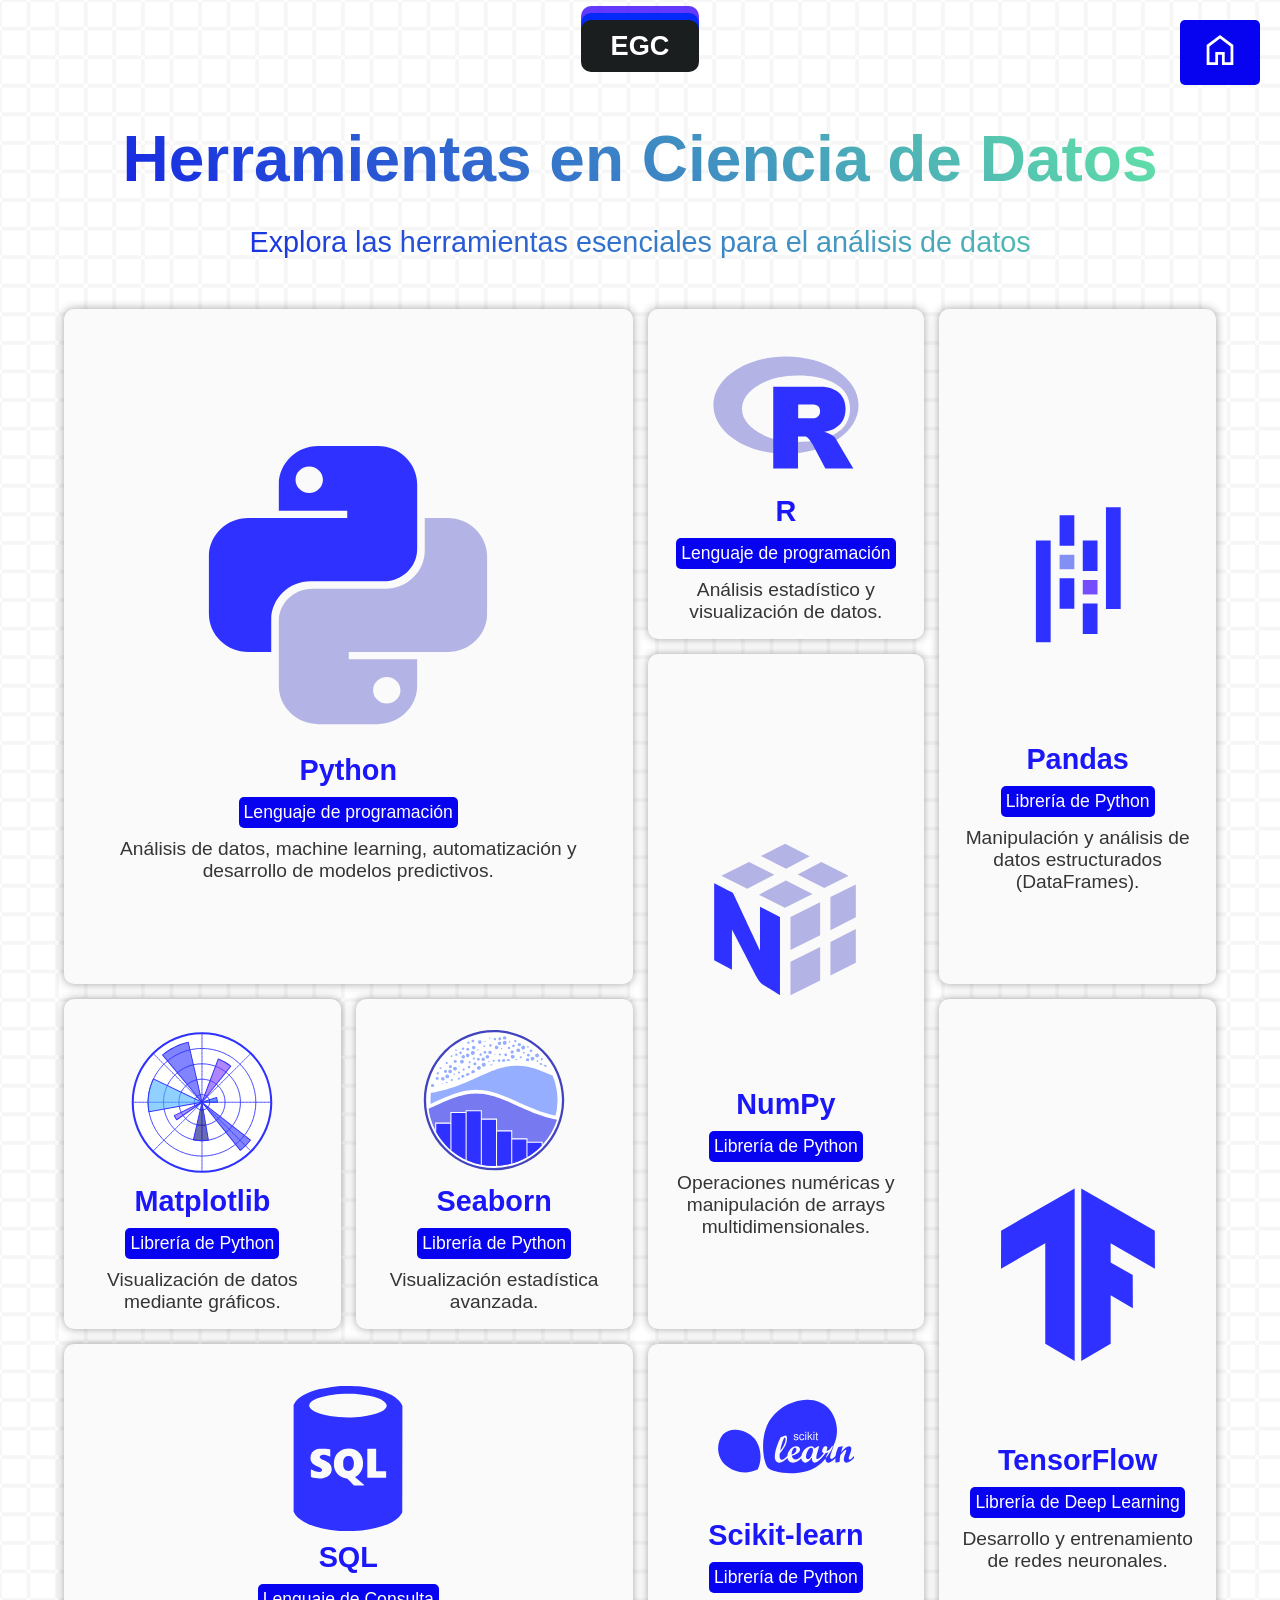
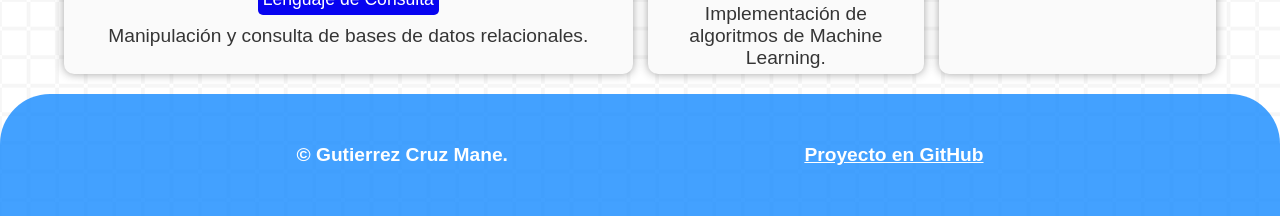
==== commit 85a52b11: "actualizando" ====
--- a/subpaginas/pag01.html
+++ b/subpaginas/pag01.html
@@ -8,13 +8,13 @@
     <title>Herramientas para DS</title>
 
     <!-- Estilos primarios -->
-    <link rel="stylesheet" href="../styles/global.css">
-    <link rel="stylesheet" href="../styles/sub_style.css">
+    <link rel="stylesheet" href="../styles_subestilos/global.css">
+    <link rel="stylesheet" href="../styles_subestilos/sub_styles.css">
 
     <!-- Estilos secundarios -->
     <!--
-    <link rel="stylesheet" href="../styles_subestilos/global.css">
-    <link rel="stylesheet" href="../styles_subestilos/sub_styles.css">
+    <link rel="stylesheet" href="../styles/global.css">
+    <link rel="stylesheet" href="../styles/sub_style.css">
     -->
 
 </head>
